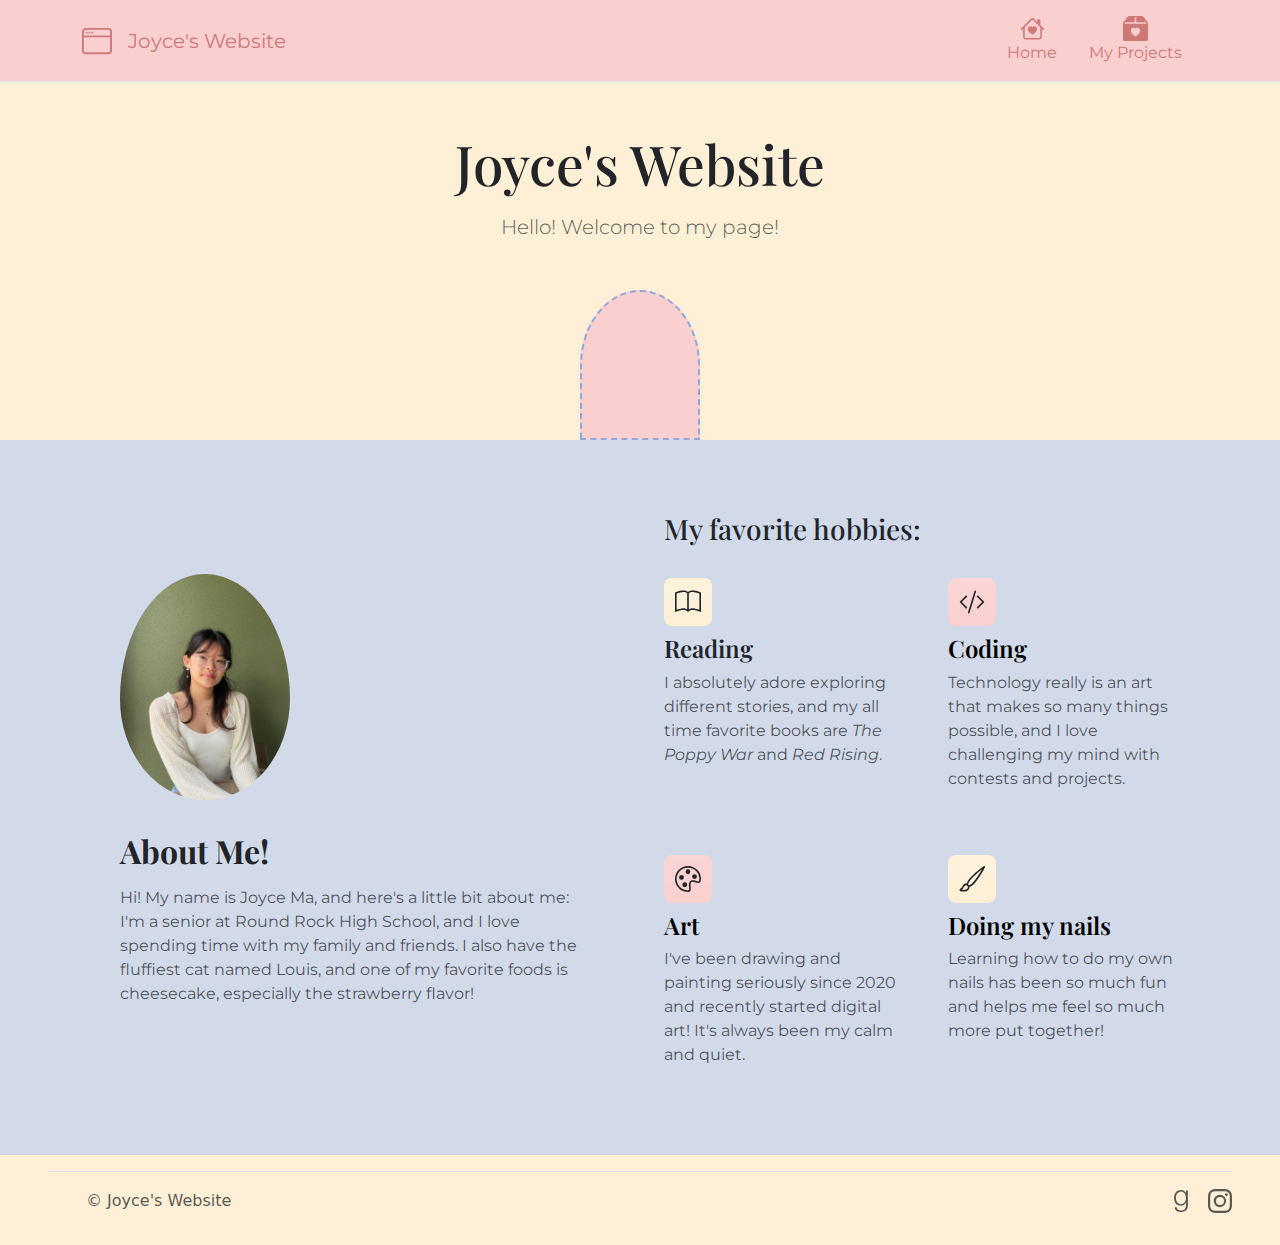
==== index.html @ 0a34e72f "first commit" ====
<!DOCTYPE html>
<html lang="en">
<head>
    <meta charset="UTF-8">
    <meta name="viewport" content="width=device-width, initial-scale=1.0">
    <title>Joyce's Website</title>

    <link href="https://cdn.jsdelivr.net/npm/bootstrap@5.3.3/dist/css/bootstrap.min.css" rel="stylesheet" integrity="sha384-QWTKZyjpPEjISv5WaRU9OFeRpok6YctnYmDr5pNlyT2bRjXh0JMhjY6hW+ALEwIH" crossorigin="anonymous">
    <link rel="stylesheet" href="./style.css">

    <link rel="preconnect" href="https://fonts.googleapis.com">
    <link rel="preconnect" href="https://fonts.gstatic.com" crossorigin>
    <link href="https://fonts.googleapis.com/css2?family=Montserrat:ital,wght@0,100..900;1,100..900&display=swap" rel="stylesheet"> 

    <link rel="preconnect" href="https://fonts.googleapis.com">
    <link rel="preconnect" href="https://fonts.gstatic.com" crossorigin>
    <link href="https://fonts.googleapis.com/css2?family=Playfair+Display:ital,wght@0,400..900;1,400..900&display=swap" rel="stylesheet">
</head>

<body>
    <header>
        <div id="nav-bar" class="pink px-3 py-2 border-bottom">
            <div class="container">
              <div class="d-flex flex-wrap align-items-center justify-content-center justify-content-lg-start">
                <a href="/" class="nav-link d-flex align-items-center my-2 my-lg-0 me-lg-auto text-decoration-none">
                    <svg xmlns="http://www.w3.org/2000/svg"  height="30" fill="currentColor" class="bi bi-window" viewBox="0 0 16 16">
                        <path d="M2.5 4a.5.5 0 1 0 0-1 .5.5 0 0 0 0 1m2-.5a.5.5 0 1 1-1 0 .5.5 0 0 1 1 0m1 .5a.5.5 0 1 0 0-1 .5.5 0 0 0 0 1"/>
                        <path d="M2 1a2 2 0 0 0-2 2v10a2 2 0 0 0 2 2h12a2 2 0 0 0 2-2V3a2 2 0 0 0-2-2zm13 2v2H1V3a1 1 0 0 1 1-1h12a1 1 0 0 1 1 1M2 14a1 1 0 0 1-1-1V6h14v7a1 1 0 0 1-1 1z"/>
                      </svg>
                    <span class="fs-5 px-3">Joyce's Website</span>
                </a>
      
                <ul class="nav col-12 col-lg-auto my-2 justify-content-center my-md-0 text-small">
                  <li>
                    <a href="./index.html" class="nav-link text-center">
                      <svg xmlns="http://www.w3.org/2000/svg" height="25" fill="currentColor" class="bi bi-house-heart" viewBox="0 0 16 16">
                        <path d="M8 6.982C9.664 5.309 13.825 8.236 8 12 2.175 8.236 6.336 5.309 8 6.982"/>
                        <path d="M8.707 1.5a1 1 0 0 0-1.414 0L.646 8.146a.5.5 0 0 0 .708.707L2 8.207V13.5A1.5 1.5 0 0 0 3.5 15h9a1.5 1.5 0 0 0 1.5-1.5V8.207l.646.646a.5.5 0 0 0 .708-.707L13 5.793V2.5a.5.5 0 0 0-.5-.5h-1a.5.5 0 0 0-.5.5v1.293zM13 7.207V13.5a.5.5 0 0 1-.5.5h-9a.5.5 0 0 1-.5-.5V7.207l5-5z"/></svg>
                        <br>
                      Home
                    </a>
                  </li>
                  <li>
                    <a href="./projects.html" id="projects-tab" class="nav-link  text-center">
                        <svg xmlns="http://www.w3.org/2000/svg" height="25" fill="currentColor" class="bi bi-box2-heart-fill" viewBox="0 0 16 16">
                            <path d="M3.75 0a1 1 0 0 0-.8.4L.1 4.2a.5.5 0 0 0-.1.3V15a1 1 0 0 0 1 1h14a1 1 0 0 0 1-1V4.5a.5.5 0 0 0-.1-.3L13.05.4a1 1 0 0 0-.8-.4zM8.5 4h6l.5.667V5H1v-.333L1.5 4h6V1h1zM8 7.993c1.664-1.711 5.825 1.283 0 5.132-5.825-3.85-1.664-6.843 0-5.132"/>
                          </svg>
                          <br>
                      My Projects
                    </a>
                  </li>
                </ul>
              </div>
            </div>
          </div>
    </header>

    <main>
        <div class="pt-5 text-center yellow">
            <div class="container"> 
            <h1 class="pb-2">Joyce's Website</h1>
            <p class="col-lg-8 mx-auto lead text-body-secondary">
                Hello! Welcome to my page!
            </p>
            <div class="mx-auto semicircle mt-5"></div>
            </div>
        </div>

        <div class="blue px-5 py-4">
        
            <div class="row row-cols-1 row-cols-md-2 align-items-md-center g-5 py-5 px-5">
              <div class="col d-flex flex-column align-items-start gap-2 px-5">
                <img src="./images/profile.JPG" alt="profile picture" id="profile" class="pb-4"/>
                <h2 class="fw-bold">About Me!</h2>
                <p class="text-body-secondary">Hi! My name is Joyce Ma, and here's a little bit about me: <br> 
                    I'm a senior at Round Rock High School, and I love spending time with my family and friends. I also have the fluffiest cat named Louis, and one of my favorite foods is cheesecake, especially the strawberry flavor!</p>
              </div>
        
              <div class="col">
                <h3 class="pb-4">My favorite hobbies:</h3>
                <div class="row row-cols-1 row-cols-sm-2 g-5">
                  <div class="col d-flex flex-column gap-2">
                    <div class="feature-icon-small d-inline-flex align-items-center justify-content-center yellow bg-gradient fs-4 rounded-3">
                        <svg xmlns="http://www.w3.org/2000/svg" height="26" fill="currentColor" class="bi bi-book" viewBox="0 0 16 16">
                            <path d="M1 2.828c.885-.37 2.154-.769 3.388-.893 1.33-.134 2.458.063 3.112.752v9.746c-.935-.53-2.12-.603-3.213-.493-1.18.12-2.37.461-3.287.811zm7.5-.141c.654-.689 1.782-.886 3.112-.752 1.234.124 2.503.523 3.388.893v9.923c-.918-.35-2.107-.692-3.287-.81-1.094-.111-2.278-.039-3.213.492zM8 1.783C7.015.936 5.587.81 4.287.94c-1.514.153-3.042.672-3.994 1.105A.5.5 0 0 0 0 2.5v11a.5.5 0 0 0 .707.455c.882-.4 2.303-.881 3.68-1.02 1.409-.142 2.59.087 3.223.877a.5.5 0 0 0 .78 0c.633-.79 1.814-1.019 3.222-.877 1.378.139 2.8.62 3.681 1.02A.5.5 0 0 0 16 13.5v-11a.5.5 0 0 0-.293-.455c-.952-.433-2.48-.952-3.994-1.105C10.413.809 8.985.936 8 1.783"/>
                          </svg>
                    </div>
                    <h4 class="fw-semibold mb-0">Reading</h4>
                    <p class="text-body-secondary">I absolutely adore exploring different stories, and my all time favorite books are <span class="fst-italic">The Poppy War</span> and <span class="fst-italic">Red Rising</span>.</p>
                  </div>
        
                  <div class="col d-flex flex-column gap-2">
                    <div class="feature-icon-small d-inline-flex align-items-center justify-content-center pink bg-gradient fs-4 rounded-3">
                        <svg xmlns="http://www.w3.org/2000/svg" height="26" fill="currentColor" class="bi bi-code-slash" viewBox="0 0 16 16">
                            <path d="M10.478 1.647a.5.5 0 1 0-.956-.294l-4 13a.5.5 0 0 0 .956.294zM4.854 4.146a.5.5 0 0 1 0 .708L1.707 8l3.147 3.146a.5.5 0 0 1-.708.708l-3.5-3.5a.5.5 0 0 1 0-.708l3.5-3.5a.5.5 0 0 1 .708 0m6.292 0a.5.5 0 0 0 0 .708L14.293 8l-3.147 3.146a.5.5 0 0 0 .708.708l3.5-3.5a.5.5 0 0 0 0-.708l-3.5-3.5a.5.5 0 0 0-.708 0"/>
                          </svg>
                    </div>
                    <h4 class="fw-semibold mb-0 text-body-emphasis">Coding</h4>
                    <p class="text-body-secondary">Technology really is an art that makes so many things possible, and I love challenging my mind with contests and projects.</p>
                  </div>
        
                  <div class="col d-flex flex-column gap-2">
                    <div class="feature-icon-small d-inline-flex align-items-center justify-content-center pink bg-gradient fs-4 rounded-3">
                        <svg xmlns="http://www.w3.org/2000/svg" height="26" fill="currentColor" class="bi bi-palette" viewBox="0 0 16 16">
                            <path d="M8 5a1.5 1.5 0 1 0 0-3 1.5 1.5 0 0 0 0 3m4 3a1.5 1.5 0 1 0 0-3 1.5 1.5 0 0 0 0 3M5.5 7a1.5 1.5 0 1 1-3 0 1.5 1.5 0 0 1 3 0m.5 6a1.5 1.5 0 1 0 0-3 1.5 1.5 0 0 0 0 3"/>
                            <path d="M16 8c0 3.15-1.866 2.585-3.567 2.07C11.42 9.763 10.465 9.473 10 10c-.603.683-.475 1.819-.351 2.92C9.826 14.495 9.996 16 8 16a8 8 0 1 1 8-8m-8 7c.611 0 .654-.171.655-.176.078-.146.124-.464.07-1.119-.014-.168-.037-.37-.061-.591-.052-.464-.112-1.005-.118-1.462-.01-.707.083-1.61.704-2.314.369-.417.845-.578 1.272-.618.404-.038.812.026 1.16.104.343.077.702.186 1.025.284l.028.008c.346.105.658.199.953.266.653.148.904.083.991.024C14.717 9.38 15 9.161 15 8a7 7 0 1 0-7 7"/>
                          </svg>
                    </div>
                    <h4 class="fw-semibold mb-0 text-body-emphasis">Art</h4>
                    <p class="text-body-secondary">I've been drawing and painting seriously since 2020 and recently started digital art! It's always been my calm and quiet.</p>
                  </div>
        
                  <div class="col d-flex flex-column gap-2">
                    <div class="feature-icon-small d-inline-flex align-items-center justify-content-center yellow bg-gradient fs-4 rounded-3">
                        <svg xmlns="http://www.w3.org/2000/svg" height="26" fill="currentColor" class="bi bi-brush" viewBox="0 0 16 16">
                            <path d="M15.825.12a.5.5 0 0 1 .132.584c-1.53 3.43-4.743 8.17-7.095 10.64a6.1 6.1 0 0 1-2.373 1.534c-.018.227-.06.538-.16.868-.201.659-.667 1.479-1.708 1.74a8.1 8.1 0 0 1-3.078.132 4 4 0 0 1-.562-.135 1.4 1.4 0 0 1-.466-.247.7.7 0 0 1-.204-.288.62.62 0 0 1 .004-.443c.095-.245.316-.38.461-.452.394-.197.625-.453.867-.826.095-.144.184-.297.287-.472l.117-.198c.151-.255.326-.54.546-.848.528-.739 1.201-.925 1.746-.896q.19.012.348.048c.062-.172.142-.38.238-.608.261-.619.658-1.419 1.187-2.069 2.176-2.67 6.18-6.206 9.117-8.104a.5.5 0 0 1 .596.04M4.705 11.912a1.2 1.2 0 0 0-.419-.1c-.246-.013-.573.05-.879.479-.197.275-.355.532-.5.777l-.105.177c-.106.181-.213.362-.32.528a3.4 3.4 0 0 1-.76.861c.69.112 1.736.111 2.657-.12.559-.139.843-.569.993-1.06a3 3 0 0 0 .126-.75zm1.44.026c.12-.04.277-.1.458-.183a5.1 5.1 0 0 0 1.535-1.1c1.9-1.996 4.412-5.57 6.052-8.631-2.59 1.927-5.566 4.66-7.302 6.792-.442.543-.795 1.243-1.042 1.826-.121.288-.214.54-.275.72v.001l.575.575zm-4.973 3.04.007-.005zm3.582-3.043.002.001h-.002z"/>
                          </svg>
                    </div>
                    <h4 class="fw-semibold mb-0 text-body-emphasis">Doing my nails</h4>
                    <p class="text-body-secondary">Learning how to do my own nails has been so much fun and helps me feel so much more put together!</p>
                  </div>
                </div>
              </div>
            </div>
          </div>

    </main>

    <footer>
        <div class="px-5 py-3 yellow">
            <footer class="d-flex flex-wrap justify-content-between align-items-center py-3 border-top">
              <div class="col-md-4 d-flex align-items-center">
                <a href="/" class="mb-3 me-2 mb-md-0 text-body-secondary text-decoration-none lh-1">
                  <svg class="bi" width="30" height="24"><use xlink:href="#bootstrap"></use></svg>
                </a>
                <span class="mb-3 mb-md-0 text-body-secondary">© Joyce's Website</span>
              </div>
          
              <ul class="nav col-md-4 justify-content-end list-unstyled d-flex">
                <li class="ms-3"><a class="text-body-secondary" href="goodreads.com/juniemu"><img class="goodreads" src="./images/goodreads.svg" alt="goodreads" height="22"></a></li>

                <li class="ms-3"><a class="text-body-secondary" href="https://www.instagram.com/j.oycema/"><svg xmlns="http://www.w3.org/2000/svg" height="24" fill="currentColor" class="bi bi-instagram" viewBox="0 0 16 16">
                    <path d="M8 0C5.829 0 5.556.01 4.703.048 3.85.088 3.269.222 2.76.42a3.9 3.9 0 0 0-1.417.923A3.9 3.9 0 0 0 .42 2.76C.222 3.268.087 3.85.048 4.7.01 5.555 0 5.827 0 8.001c0 2.172.01 2.444.048 3.297.04.852.174 1.433.372 1.942.205.526.478.972.923 1.417.444.445.89.719 1.416.923.51.198 1.09.333 1.942.372C5.555 15.99 5.827 16 8 16s2.444-.01 3.298-.048c.851-.04 1.434-.174 1.943-.372a3.9 3.9 0 0 0 1.416-.923c.445-.445.718-.891.923-1.417.197-.509.332-1.09.372-1.942C15.99 10.445 16 10.173 16 8s-.01-2.445-.048-3.299c-.04-.851-.175-1.433-.372-1.941a3.9 3.9 0 0 0-.923-1.417A3.9 3.9 0 0 0 13.24.42c-.51-.198-1.092-.333-1.943-.372C10.443.01 10.172 0 7.998 0zm-.717 1.442h.718c2.136 0 2.389.007 3.232.046.78.035 1.204.166 1.486.275.373.145.64.319.92.599s.453.546.598.92c.11.281.24.705.275 1.485.039.843.047 1.096.047 3.231s-.008 2.389-.047 3.232c-.035.78-.166 1.203-.275 1.485a2.5 2.5 0 0 1-.599.919c-.28.28-.546.453-.92.598-.28.11-.704.24-1.485.276-.843.038-1.096.047-3.232.047s-2.39-.009-3.233-.047c-.78-.036-1.203-.166-1.485-.276a2.5 2.5 0 0 1-.92-.598 2.5 2.5 0 0 1-.6-.92c-.109-.281-.24-.705-.275-1.485-.038-.843-.046-1.096-.046-3.233s.008-2.388.046-3.231c.036-.78.166-1.204.276-1.486.145-.373.319-.64.599-.92s.546-.453.92-.598c.282-.11.705-.24 1.485-.276.738-.034 1.024-.044 2.515-.045zm4.988 1.328a.96.96 0 1 0 0 1.92.96.96 0 0 0 0-1.92m-4.27 1.122a4.109 4.109 0 1 0 0 8.217 4.109 4.109 0 0 0 0-8.217m0 1.441a2.667 2.667 0 1 1 0 5.334 2.667 2.667 0 0 1 0-5.334"/>
                  </svg></a></li>
              </ul>
            </footer>
          </div>
    </footer>
    <script src="https://cdn.jsdelivr.net/npm/bootstrap@5.3.3/dist/js/bootstrap.bundle.min.js" integrity="sha384-YvpcrYf0tY3lHB60NNkmXc5s9fDVZLESaAA55NDzOxhy9GkcIdslK1eN7N6jIeHz" crossorigin="anonymous"></script>
</body>
</html>
---- style.css ----
.pink {
    background-color: #facfcf;
}

.yellow {
    background-color: #fef0d6;
}

.blue {
    background-color: #d2dae9;
}

.nav-link {
    color: #cf7878;
    font-family:  "Montserrat", sans-serif;
}

h1 {
    font-family: "Playfair Display", serif;
    font-weight: 500;
    font-size: 55px;
}

h2, h3, h4 {
    font-family: "Playfair Display", serif;
}

p {
    font-family:  "Montserrat", sans-serif;
}

.semicircle {
    height: 150px;
    width: 120px;
    border-radius: 200% 200% 0 0;
    border: 2px dashed #8ba9e0;
    background-color: #facfcf;
}

.feature-icon-small {
    width: 3rem;
    height: 3rem;
  }

#profile {
    height: 250px;
    border-radius: 50%;
}

.goodreads {
    color: #cf7878;
}
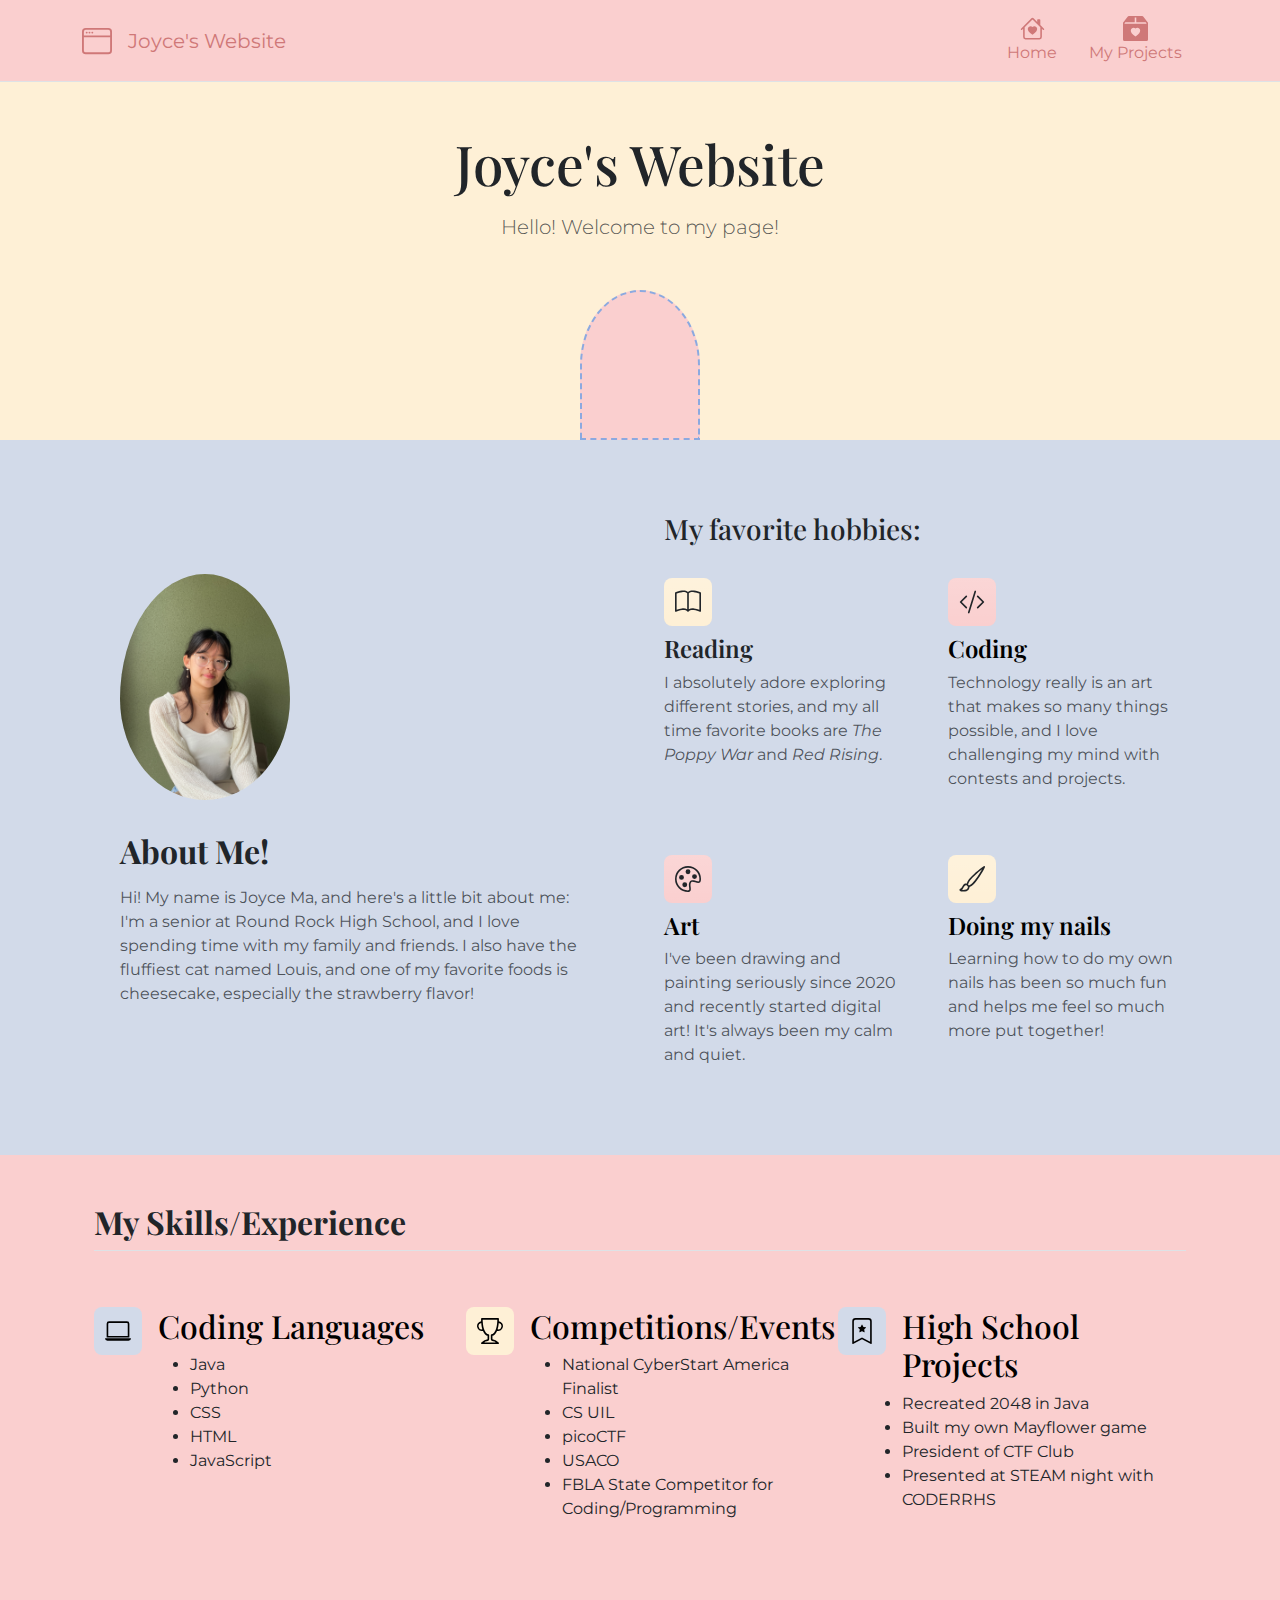
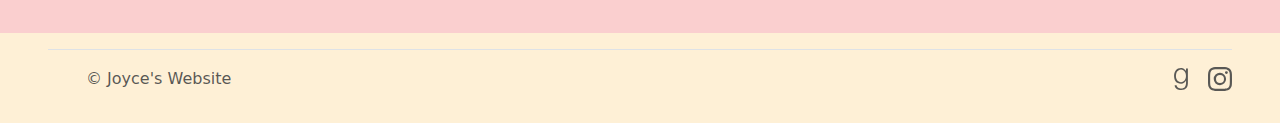
==== commit b29ab72f: "Updated skills/experience" ====
--- a/index.html
+++ b/index.html
@@ -123,7 +123,62 @@
               </div>
             </div>
           </div>
-
+        <div class="pink">
+          <div class="container px-4 py-5">
+            <h2 class="pb-2 border-bottom fw-bold">My Skills/Experience</h2>
+            <div class="row g-4 py-5 row-cols-1 row-cols-lg-3">
+              <div class="col d-flex align-items-start">
+                <div class="blue feature-icon-small rounded-3 text-body-emphasis d-inline-flex align-items-center justify-content-center fs-4 flex-shrink-0 me-3">
+                  <svg xmlns="http://www.w3.org/2000/svg" width="26" fill="currentColor" class="bi bi-laptop" viewBox="0 0 16 16">
+                    <path d="M13.5 3a.5.5 0 0 1 .5.5V11H2V3.5a.5.5 0 0 1 .5-.5zm-11-1A1.5 1.5 0 0 0 1 3.5V12h14V3.5A1.5 1.5 0 0 0 13.5 2zM0 12.5h16a1.5 1.5 0 0 1-1.5 1.5h-13A1.5 1.5 0 0 1 0 12.5"/>
+                  </svg>
+                </div>
+                <div>
+                  <h3 class="fs-2 text-body-emphasis">Coding Languages</h3>
+                  <ul>
+                    <li>Java</li>
+                    <li>Python</li>
+                    <li>CSS</li>
+                    <li>HTML</li>
+                    <li>JavaScript</li>
+                  </ul>
+                </div>
+              </div>
+              <div class="col d-flex align-items-start">
+                <div class="yellow feature-icon-small rounded-3 text-body-emphasis d-inline-flex align-items-center justify-content-center fs-4 flex-shrink-0 me-3">
+                  <svg xmlns="http://www.w3.org/2000/svg" width="26" fill="currentColor" class="bi bi-trophy" viewBox="0 0 16 16">
+                    <path d="M2.5.5A.5.5 0 0 1 3 0h10a.5.5 0 0 1 .5.5q0 .807-.034 1.536a3 3 0 1 1-1.133 5.89c-.79 1.865-1.878 2.777-2.833 3.011v2.173l1.425.356c.194.048.377.135.537.255L13.3 15.1a.5.5 0 0 1-.3.9H3a.5.5 0 0 1-.3-.9l1.838-1.379c.16-.12.343-.207.537-.255L6.5 13.11v-2.173c-.955-.234-2.043-1.146-2.833-3.012a3 3 0 1 1-1.132-5.89A33 33 0 0 1 2.5.5m.099 2.54a2 2 0 0 0 .72 3.935c-.333-1.05-.588-2.346-.72-3.935m10.083 3.935a2 2 0 0 0 .72-3.935c-.133 1.59-.388 2.885-.72 3.935M3.504 1q.01.775.056 1.469c.13 2.028.457 3.546.87 4.667C5.294 9.48 6.484 10 7 10a.5.5 0 0 1 .5.5v2.61a1 1 0 0 1-.757.97l-1.426.356a.5.5 0 0 0-.179.085L4.5 15h7l-.638-.479a.5.5 0 0 0-.18-.085l-1.425-.356a1 1 0 0 1-.757-.97V10.5A.5.5 0 0 1 9 10c.516 0 1.706-.52 2.57-2.864.413-1.12.74-2.64.87-4.667q.045-.694.056-1.469z"/>
+                  </svg>               
+                 </div>
+                <div>
+                  <h3 class="fs-2 text-body-emphasis">Competitions/Events</h3>
+                  <ul>
+                    <li>National CyberStart America Finalist</li>
+                    <li>CS UIL</li>
+                    <li>picoCTF</li>
+                    <li>USACO</li>
+                    <li>FBLA State Competitor for Coding/Programming</li>
+                  </ul>
+                </div>
+              </div>
+              <div class="col d-flex align-items-start">
+                <div class="blue feature-icon-small rounded-3 text-body-emphasis d-inline-flex align-items-center justify-content-center fs-4 flex-shrink-0 me-3">
+                  <svg xmlns="http://www.w3.org/2000/svg" width="26" fill="currentColor" class="bi bi-bookmark-star" viewBox="0 0 16 16">
+                    <path d="M7.84 4.1a.178.178 0 0 1 .32 0l.634 1.285a.18.18 0 0 0 .134.098l1.42.206c.145.021.204.2.098.303L9.42 6.993a.18.18 0 0 0-.051.158l.242 1.414a.178.178 0 0 1-.258.187l-1.27-.668a.18.18 0 0 0-.165 0l-1.27.668a.178.178 0 0 1-.257-.187l.242-1.414a.18.18 0 0 0-.05-.158l-1.03-1.001a.178.178 0 0 1 .098-.303l1.42-.206a.18.18 0 0 0 .134-.098z"/>
+                    <path d="M2 2a2 2 0 0 1 2-2h8a2 2 0 0 1 2 2v13.5a.5.5 0 0 1-.777.416L8 13.101l-5.223 2.815A.5.5 0 0 1 2 15.5zm2-1a1 1 0 0 0-1 1v12.566l4.723-2.482a.5.5 0 0 1 .554 0L13 14.566V2a1 1 0 0 0-1-1z"/>
+                  </svg>
+                </div>
+                <div>
+                  <h3 class="fs-2 text-body-emphasis">High School Projects</h3>
+                    <li>Recreated 2048 in Java</li>
+                    <li>Built my own Mayflower game</li>
+                    <li>President of CTF Club</li>
+                    <li>Presented at STEAM night with CODERRHS</li>
+                </div>
+              </div>
+            </div>
+          </div>
+        </div>
     </main>
 
     <footer>
@@ -137,7 +192,7 @@
               </div>
           
               <ul class="nav col-md-4 justify-content-end list-unstyled d-flex">
-                <li class="ms-3"><a class="text-body-secondary" href="goodreads.com/juniemu"><img class="goodreads" src="./images/goodreads.svg" alt="goodreads" height="22"></a></li>
+                <li class="ms-3"><a class="text-body-secondary" href="https://www.goodreads.com/juniemu"><img class="goodreads" src="./images/goodreads.svg" alt="goodreads" height="22"></a></li>
 
                 <li class="ms-3"><a class="text-body-secondary" href="https://www.instagram.com/j.oycema/"><svg xmlns="http://www.w3.org/2000/svg" height="24" fill="currentColor" class="bi bi-instagram" viewBox="0 0 16 16">
                     <path d="M8 0C5.829 0 5.556.01 4.703.048 3.85.088 3.269.222 2.76.42a3.9 3.9 0 0 0-1.417.923A3.9 3.9 0 0 0 .42 2.76C.222 3.268.087 3.85.048 4.7.01 5.555 0 5.827 0 8.001c0 2.172.01 2.444.048 3.297.04.852.174 1.433.372 1.942.205.526.478.972.923 1.417.444.445.89.719 1.416.923.51.198 1.09.333 1.942.372C5.555 15.99 5.827 16 8 16s2.444-.01 3.298-.048c.851-.04 1.434-.174 1.943-.372a3.9 3.9 0 0 0 1.416-.923c.445-.445.718-.891.923-1.417.197-.509.332-1.09.372-1.942C15.99 10.445 16 10.173 16 8s-.01-2.445-.048-3.299c-.04-.851-.175-1.433-.372-1.941a3.9 3.9 0 0 0-.923-1.417A3.9 3.9 0 0 0 13.24.42c-.51-.198-1.092-.333-1.943-.372C10.443.01 10.172 0 7.998 0zm-.717 1.442h.718c2.136 0 2.389.007 3.232.046.78.035 1.204.166 1.486.275.373.145.64.319.92.599s.453.546.598.92c.11.281.24.705.275 1.485.039.843.047 1.096.047 3.231s-.008 2.389-.047 3.232c-.035.78-.166 1.203-.275 1.485a2.5 2.5 0 0 1-.599.919c-.28.28-.546.453-.92.598-.28.11-.704.24-1.485.276-.843.038-1.096.047-3.232.047s-2.39-.009-3.233-.047c-.78-.036-1.203-.166-1.485-.276a2.5 2.5 0 0 1-.92-.598 2.5 2.5 0 0 1-.6-.92c-.109-.281-.24-.705-.275-1.485-.038-.843-.046-1.096-.046-3.233s.008-2.388.046-3.231c.036-.78.166-1.204.276-1.486.145-.373.319-.64.599-.92s.546-.453.92-.598c.282-.11.705-.24 1.485-.276.738-.034 1.024-.044 2.515-.045zm4.988 1.328a.96.96 0 1 0 0 1.92.96.96 0 0 0 0-1.92m-4.27 1.122a4.109 4.109 0 1 0 0 8.217 4.109 4.109 0 0 0 0-8.217m0 1.441a2.667 2.667 0 1 1 0 5.334 2.667 2.667 0 0 1 0-5.334"/>
--- a/style.css
+++ b/style.css
@@ -25,7 +25,7 @@
     font-family: "Playfair Display", serif;
 }
 
-p {
+p, li {
     font-family:  "Montserrat", sans-serif;
 }
 
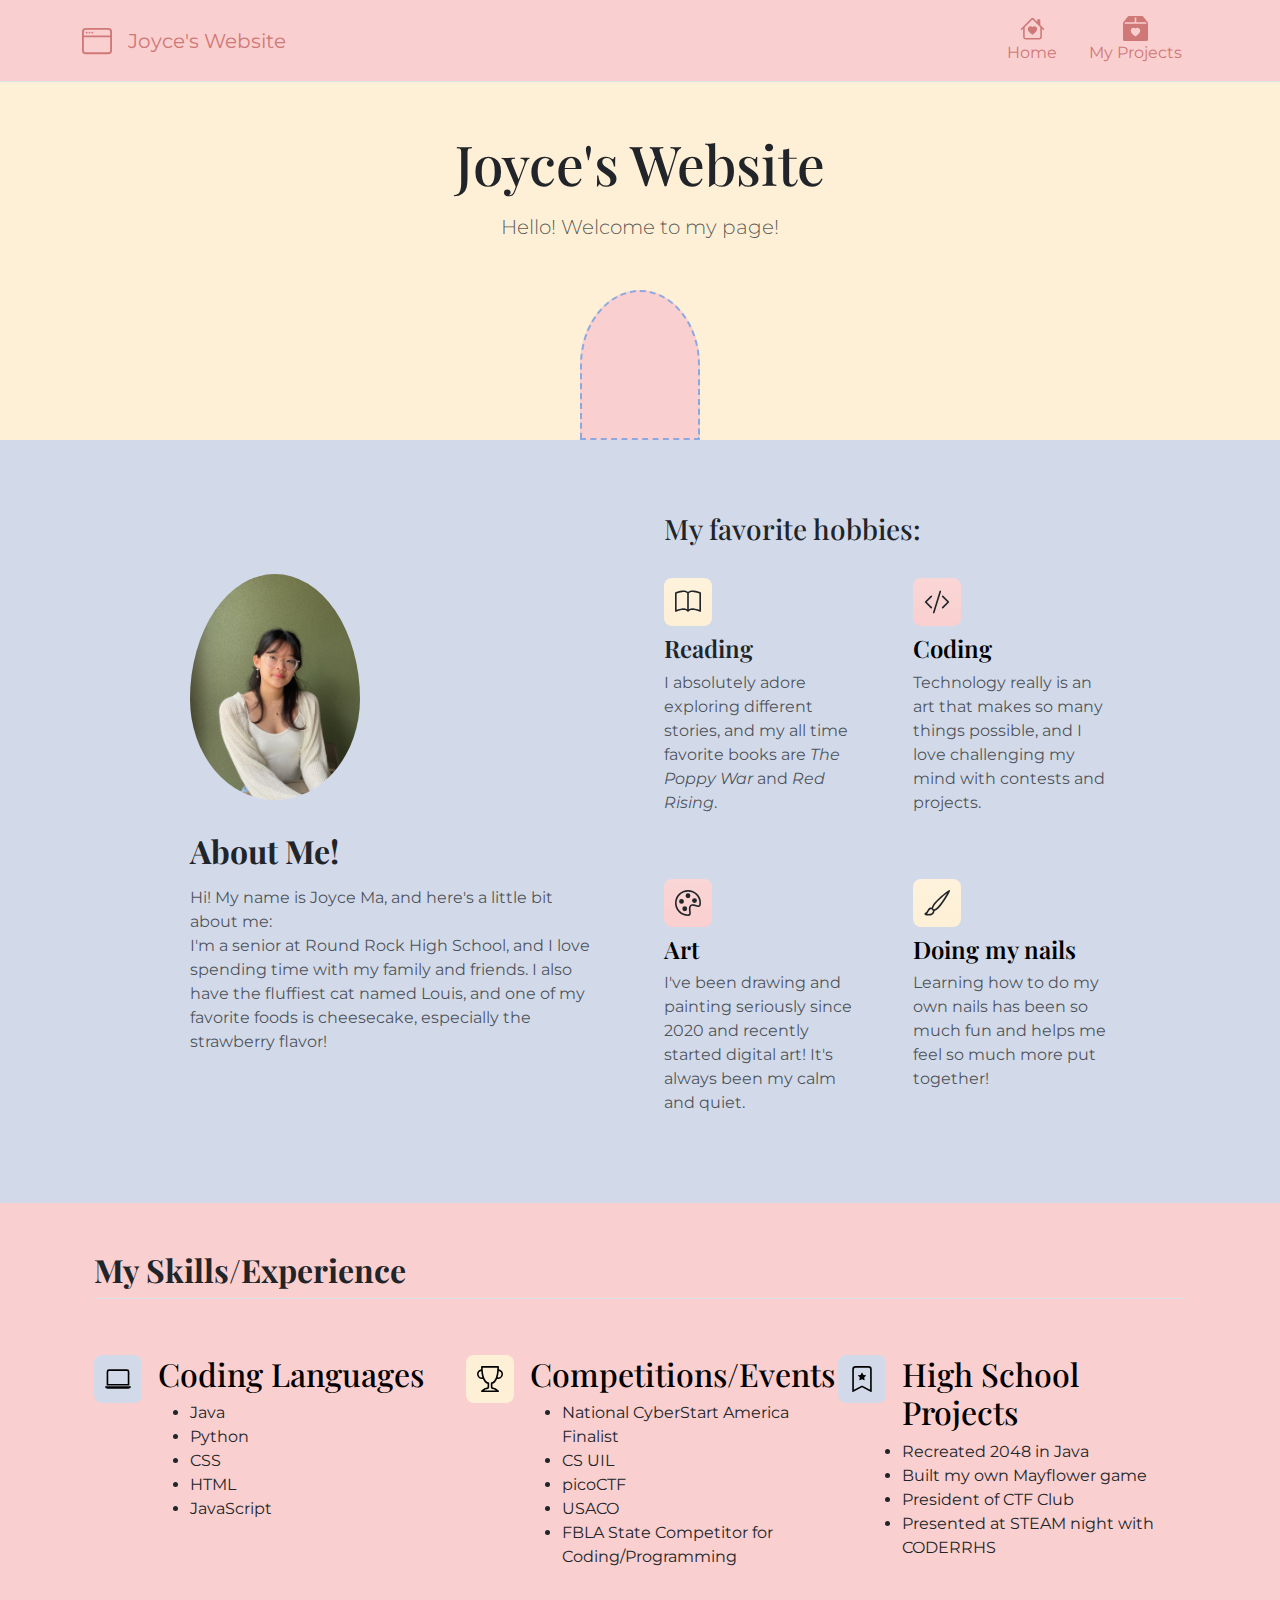
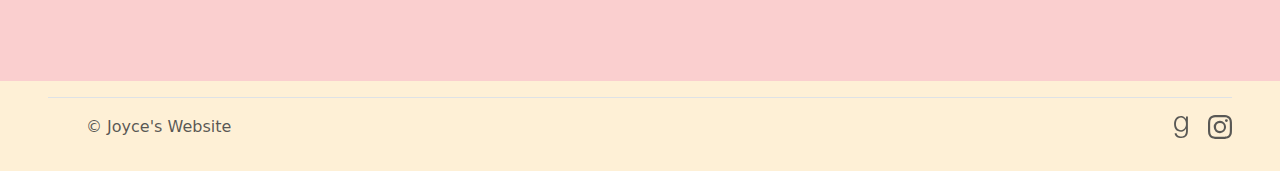
==== commit 926de460: "updated hobbies layout" ====
--- a/index.html
+++ b/index.html
@@ -66,7 +66,8 @@
             </div>
         </div>
 
-        <div class="blue px-5 py-4">
+        <div class="blue">
+        <div class="container px-5 py-4">
         
             <div class="row row-cols-1 row-cols-md-2 align-items-md-center g-5 py-5 px-5">
               <div class="col d-flex flex-column align-items-start gap-2 px-5">
@@ -123,6 +124,9 @@
               </div>
             </div>
           </div>
+        </div>
+
+          
         <div class="pink">
           <div class="container px-4 py-5">
             <h2 class="pb-2 border-bottom fw-bold">My Skills/Experience</h2>
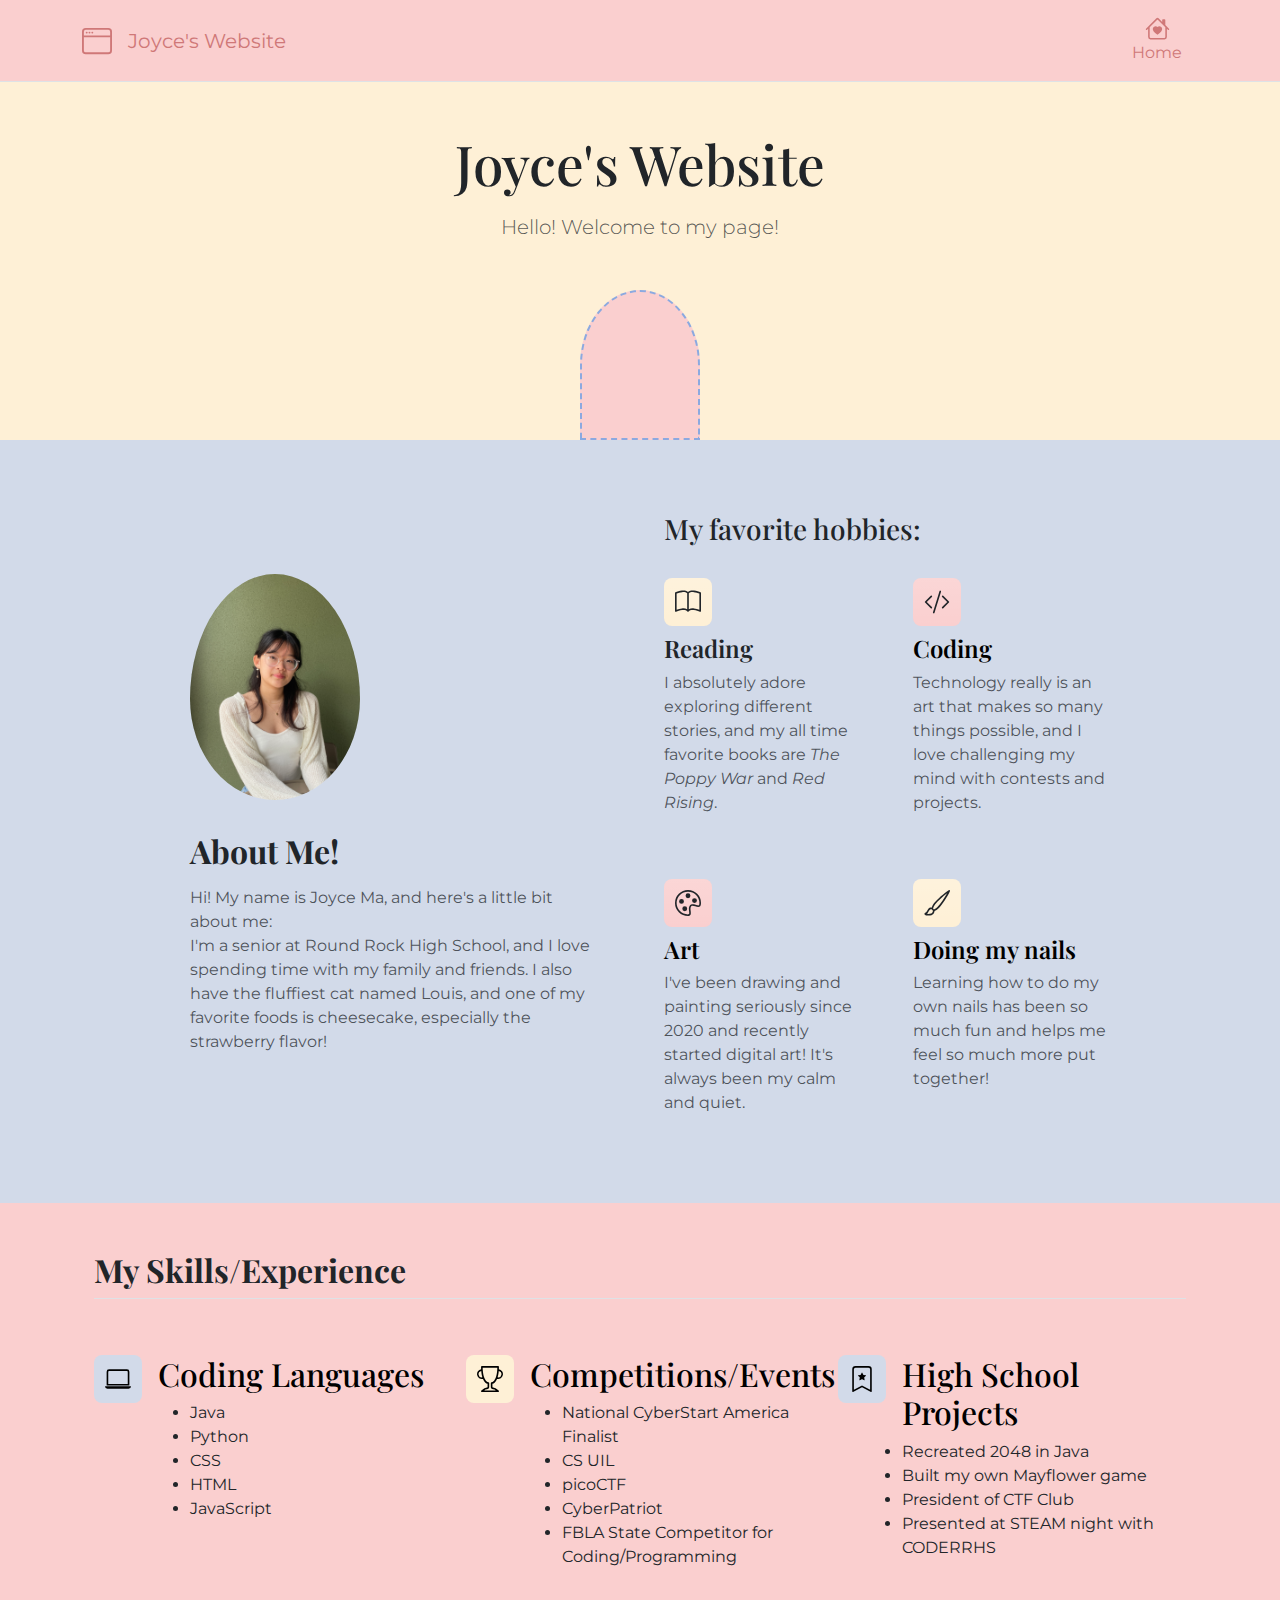
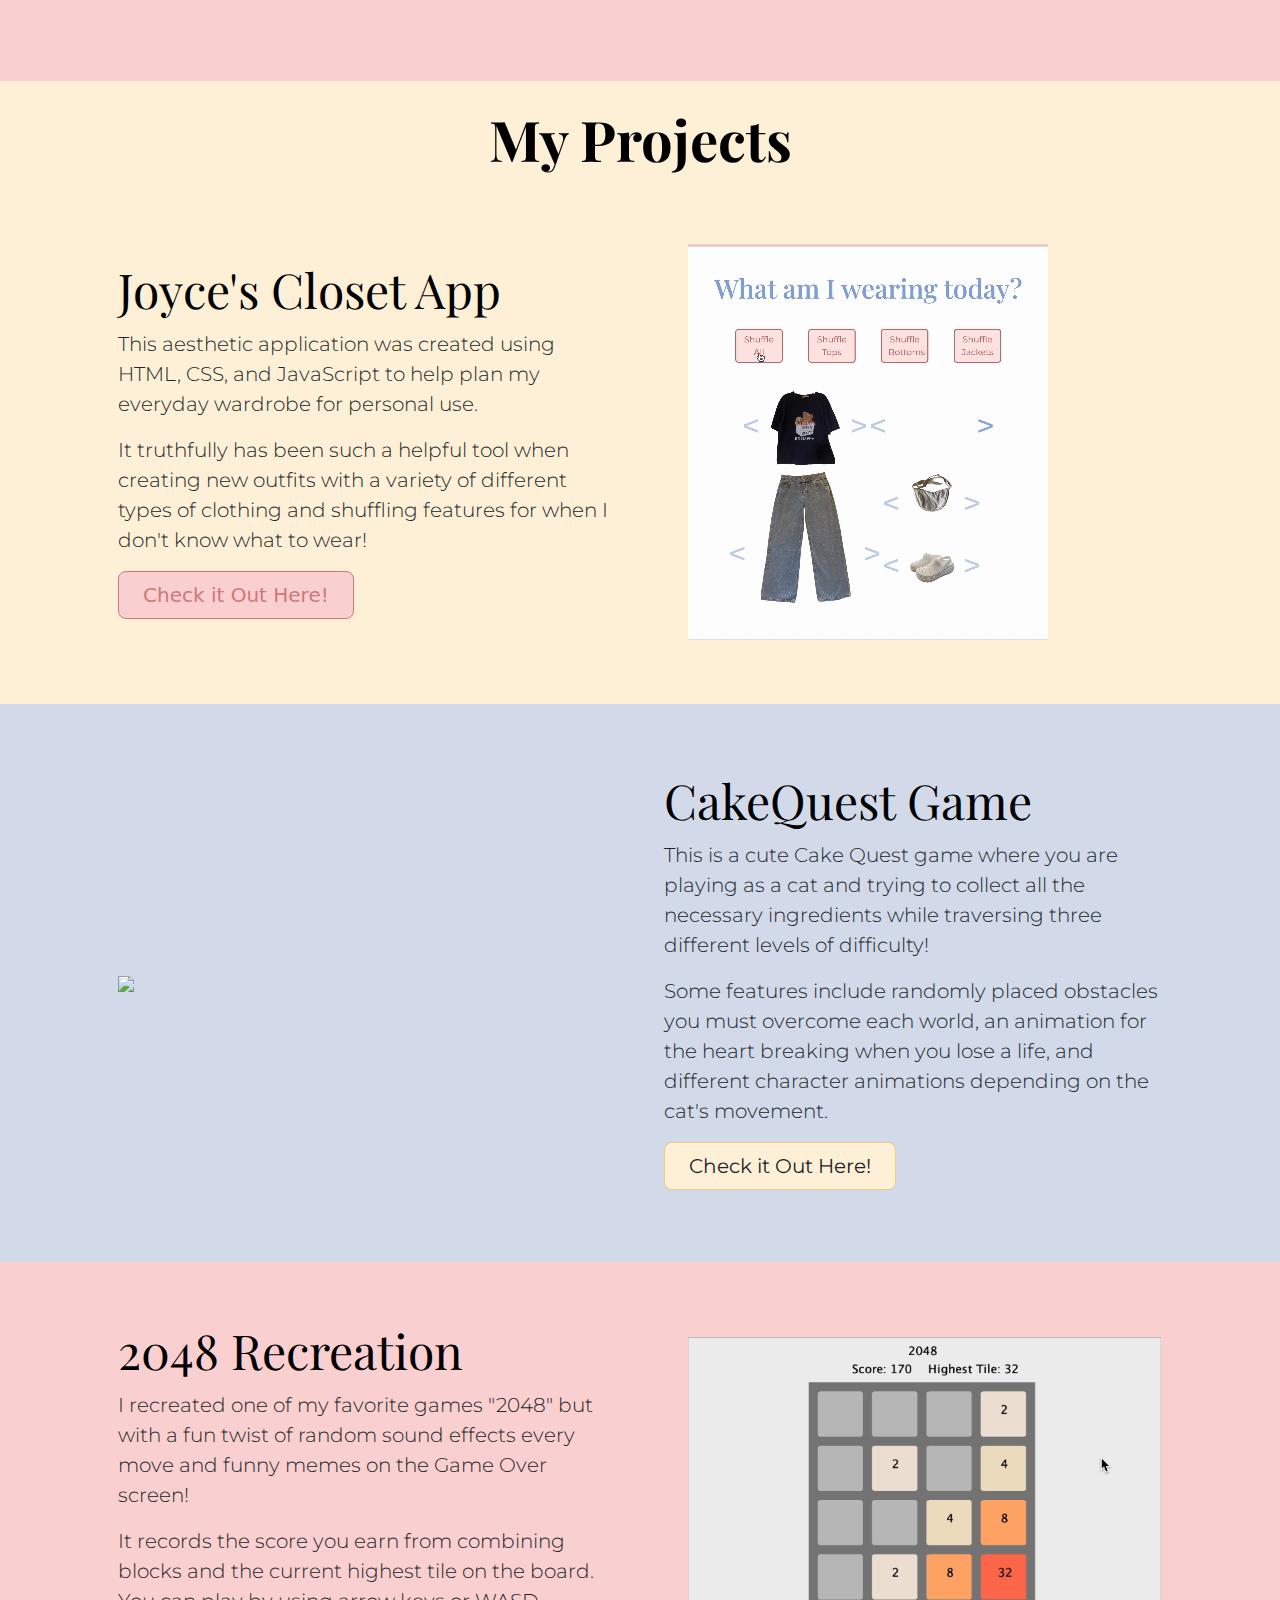
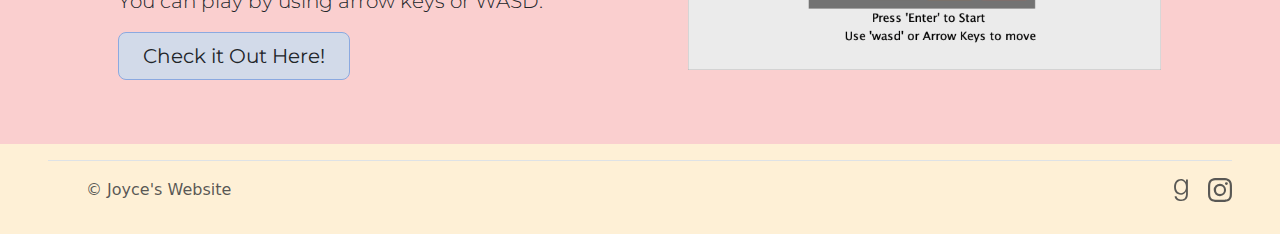
==== commit 365a6d19: "updated the projects section" ====
--- a/index.html
+++ b/index.html
@@ -40,15 +40,6 @@
                       Home
                     </a>
                   </li>
-                  <li>
-                    <a href="./projects.html" id="projects-tab" class="nav-link  text-center">
-                        <svg xmlns="http://www.w3.org/2000/svg" height="25" fill="currentColor" class="bi bi-box2-heart-fill" viewBox="0 0 16 16">
-                            <path d="M3.75 0a1 1 0 0 0-.8.4L.1 4.2a.5.5 0 0 0-.1.3V15a1 1 0 0 0 1 1h14a1 1 0 0 0 1-1V4.5a.5.5 0 0 0-.1-.3L13.05.4a1 1 0 0 0-.8-.4zM8.5 4h6l.5.667V5H1v-.333L1.5 4h6V1h1zM8 7.993c1.664-1.711 5.825 1.283 0 5.132-5.825-3.85-1.664-6.843 0-5.132"/>
-                          </svg>
-                          <br>
-                      My Projects
-                    </a>
-                  </li>
                 </ul>
               </div>
             </div>
@@ -160,7 +151,7 @@
                     <li>National CyberStart America Finalist</li>
                     <li>CS UIL</li>
                     <li>picoCTF</li>
-                    <li>USACO</li>
+                    <li>CyberPatriot</li>
                     <li>FBLA State Competitor for Coding/Programming</li>
                   </ul>
                 </div>
@@ -183,6 +174,66 @@
             </div>
           </div>
         </div>
+
+
+    <div class="yellow ">
+      <h1 class="display-4 text-center fw-bold text-body-emphasis pt-4">My Projects</h1>
+    <div class="container col-xxl-9 px-5 py-3">
+      <div class="row flex-lg-row-reverse align-items-center g-5 py-5">
+        <div class="col-10 col-sm-8 col-lg-6 px-5">
+          <img src="closetdemo.gif" />     
+        </div>
+        <div class="col-lg-6">
+          <h1 class="display-5 text-body-emphasis lh-1 mb-3">Joyce's Closet App</h1>
+          <p class="lead">This aesthetic application was created using HTML, CSS, and JavaScript to help plan my everyday wardrobe for personal use.</p>
+          <p class="lead">It truthfully has been such a helpful tool when creating new outfits with a variety of different types of clothing and shuffling features for when I don't know what to wear!</p>
+
+          <div class="d-grid gap-2 d-md-flex justify-content-md-start">
+            <a role="button" href="https://juniemu.github.io/joyces-closet/" class="btn pink-btn btn-lg px-4 me-md-2">Check it Out Here!</a>
+          </div>
+        </div>
+      </div>
+    </div>
+  </div>
+
+  <div class="blue">
+    <div class="container col-xxl-9 px-5 py-4">
+      <div class="row flex-lg-row-reverse align-items-center g-5 py-5">
+        
+        <div class="col-lg-6">
+          <h1 class="display-5 text-body-emphasis lh-1 mb-3">CakeQuest Game</h1>
+          <p class="lead">This is a cute Cake Quest game where you are playing as a cat and trying to collect all the necessary ingredients while traversing three different levels of difficulty!</p>
+          <p class="lead">Some features include randomly placed obstacles you must overcome each world, an animation for the heart breaking when you lose a life, and different character animations depending on the cat's movement.</p>
+
+          <div class="d-grid gap-2 d-md-flex justify-content-md-start">
+            <a role="button" href="https://github.com/JunieMu/CakeQuest" class="btn yellow-btn btn-lg px-4 me-md-2">Check it Out Here!</a>
+          </div>
+        </div>
+        <div class="col-10 col-sm-8 col-lg-6">
+          <img src="cakequestdemo.gif" />     
+        </div>
+      </div>
+    </div>
+  </div>
+
+  <div class="pink ">
+  <div class="container col-xxl-9 px-5 py-3">
+    <div class="row flex-lg-row-reverse align-items-center g-5 py-5">
+      <div class="col-10 col-sm-8 col-lg-6 px-5">
+        <img src="game2048demo.gif" width="105%"/>     
+      </div>
+      <div class="col-lg-6">
+        <h1 class="display-5 text-body-emphasis lh-1 mb-3">2048 Recreation</h1>
+        <p class="lead">I recreated one of my favorite games "2048" but with a fun twist of random sound effects every move and funny memes on the Game Over screen!</p>
+        <p class="lead">It records the score you earn from combining blocks and the current highest tile on the board. You can play by using arrow keys or WASD.</p>
+
+        <div class="d-grid gap-2 d-md-flex justify-content-md-start">
+          <a role="button" href="https://github.com/JunieMu/Game2048" class="btn blue-btn btn-lg px-4 me-md-2">Check it Out Here!</a>
+        </div>
+      </div>
+    </div>
+  </div>
+</div>
     </main>
 
     <footer>
--- a/style.css
+++ b/style.css
@@ -50,4 +50,22 @@
 .goodreads {
     color: #cf7878;
 }
+
+.pink-btn {
+    background-color: #facfcf;
+    border-color: #cf7878;
+    color: #cf7878;
+}
+
+.blue-btn {
+    background-color: #d2dae9;
+    border-color: #8ba9e0;
+    font-family:  "Montserrat", sans-serif;
+}
+
+.yellow-btn {
+    background-color: #fef0d6;
+    border-color: #f2c97f;
+    font-family:  "Montserrat", sans-serif;
+}
   
